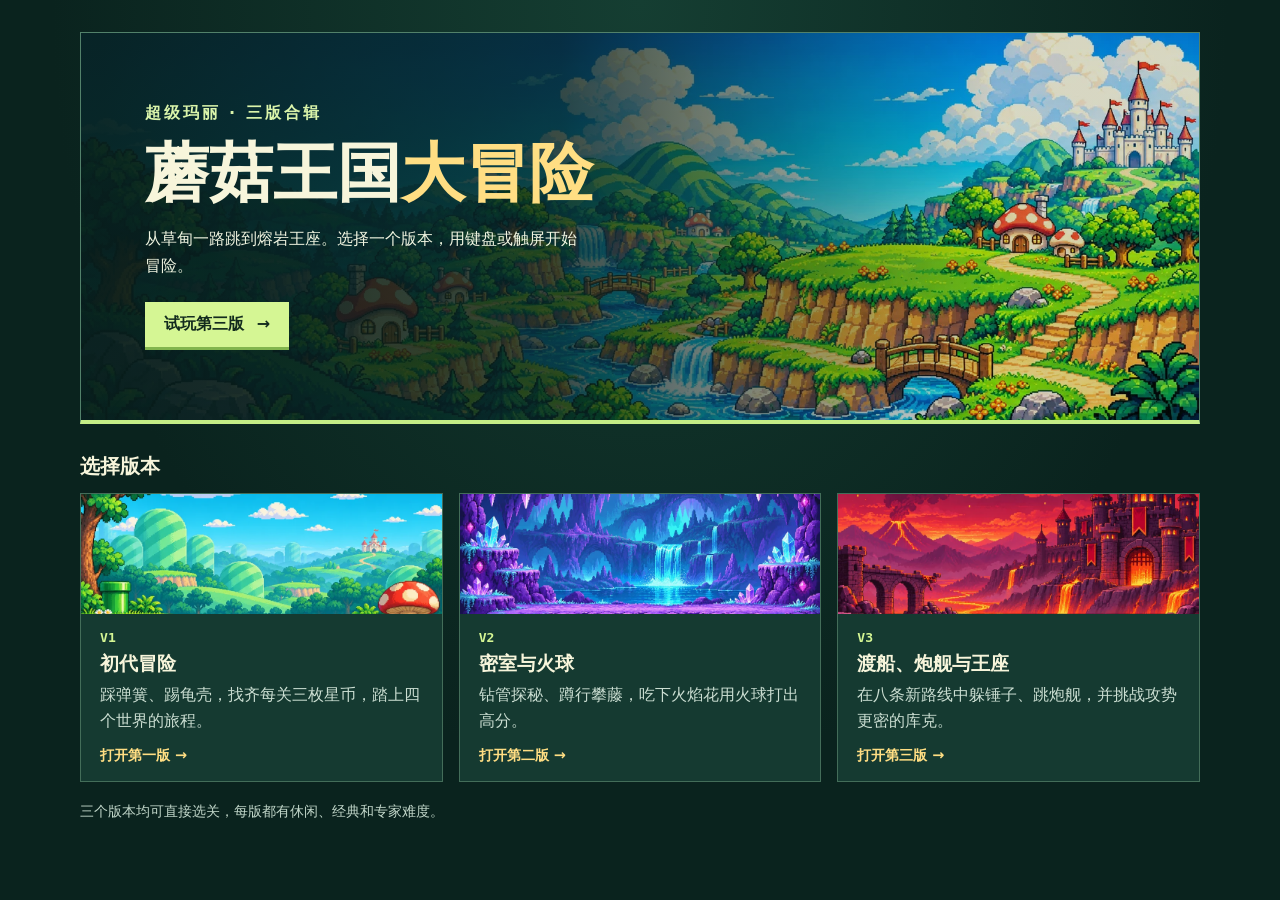
==== index.html @ 72ae98ea "Archive all three Mushroom Arcade versions" ====
<!doctype html>
<html lang="zh-CN">
<head>
  <meta charset="utf-8">
  <meta name="viewport" content="width=device-width, initial-scale=1">
  <meta name="theme-color" content="#0a231e">
  <meta name="description" content="《超级玛丽 · 蘑菇王国大冒险》三版合辑。选择初代、管道密室或炮舰冒险，直接在浏览器游玩。">
  <title>蘑菇王国大冒险 · 三版合辑</title>
  <link rel="stylesheet" href="./style.css">
</head>
<body>
  <main class="shell">
    <header class="hero">
      <p class="eyebrow">超级玛丽 · 三版合辑</p>
      <h1>蘑菇王国<span>大冒险</span></h1>
      <p class="intro">从草甸一路跳到熔岩王座。选择一个版本，用键盘或触屏开始冒险。</p>
      <a class="start" href="./v3/index.html">试玩第三版 <span aria-hidden="true">→</span></a>
    </header>
    <section aria-labelledby="versions">
      <h2 id="versions">选择版本</h2>
      <div class="grid">
        <a class="card" href="./v1/index.html">
          <img src="./v1/assets/art/meadow.webp" alt="" width="960" height="540">
          <div class="card-copy">
            <span class="version">V1</span>
            <h3>初代冒险</h3>
            <p>踩弹簧、踢龟壳，找齐每关三枚星币，踏上四个世界的旅程。</p>
            <span class="action">打开第一版 <span aria-hidden="true">→</span></span>
          </div>
        </a>
        <a class="card" href="./v2/index.html">
          <img src="./v2/assets/art/cavern.webp" alt="" width="960" height="540">
          <div class="card-copy">
            <span class="version">V2</span>
            <h3>密室与火球</h3>
            <p>钻管探秘、蹲行攀藤，吃下火焰花用火球打出高分。</p>
            <span class="action">打开第二版 <span aria-hidden="true">→</span></span>
          </div>
        </a>
        <a class="card" href="./v3/index.html">
          <img src="./v3/assets/art/castle.webp" alt="" width="960" height="540">
          <div class="card-copy">
            <span class="version">V3</span>
            <h3>渡船、炮舰与王座</h3>
            <p>在八条新路线中躲锤子、跳炮舰，并挑战攻势更密的库克。</p>
            <span class="action">打开第三版 <span aria-hidden="true">→</span></span>
          </div>
        </a>
      </div>
    </section>
    <footer>三个版本均可直接选关，每版都有休闲、经典和专家难度。</footer>
  </main>
</body>
</html>
---- style.css ----
:root {
  color-scheme: dark;
  font-family: system-ui, "Microsoft YaHei", "PingFang SC", sans-serif;
  background: #0a231e;
  color: #f7f5db;
}

* { box-sizing: border-box; }
body {
  margin: 0;
  background: radial-gradient(ellipse at 50% 0, #153e32, #0a231e 65%);
}

.shell { width: min(1120px, 100% - 40px); margin: auto; padding: 32px 0 24px; }
.hero {
  min-height: 392px;
  display: grid;
  justify-items: start;
  align-content: center;
  padding: 38px clamp(24px, 5vw, 67px);
  border: 1px solid #52816a;
  border-bottom: 4px solid #c4ed86;
  background:
    linear-gradient(90deg, #081e1aed 2%, #081e1aca 43%, #081e1a28 82%),
    url("./v3/assets/art/cover.webp") center / cover;
}

.eyebrow { margin: 0 0 14px; font-weight: 750; letter-spacing: .18em; color: #daf4aa; }
h1 { margin: 0; font-size: clamp(2rem, 6vw, 4rem); line-height: 1.12; text-wrap: balance; }
h1 span { color: #ffde83; }
.intro { margin: 17px 0 23px; color: #f1f5e1; max-width: 27em; line-height: 1.65; }
.start {
  color: #132b1e;
  background: #d5f694;
  padding: 12px 19px;
  border-bottom: 3px solid #82b54e;
  text-decoration: none;
  font-weight: 800;
}
.start span { padding-inline-start: .45em; }
.start:hover { background: #ebffc4; }
h2 { font-size: 1.25rem; margin: 29px 0 13px; }
.grid { display: grid; grid-template-columns: repeat(3, minmax(0, 1fr)); gap: 16px; }
.card {
  display: flex;
  flex-direction: column;
  color: inherit;
  background: #153a31;
  border: 1px solid #436d59;
  text-decoration: none;
}
.card:hover { border-color: #d5f694; background: #1b463a; }
.card img { display: block; width: 100%; height: auto; aspect-ratio: 3 / 1; object-fit: cover; }
.card-copy { display: flex; flex-direction: column; flex: 1; padding: 16px 19px; }
.version { color: #d5f694; font: 750 .82rem ui-monospace, monospace; }
h3 { margin: 5px 0; font-size: 1.21rem; }
.card p { margin: 0 0 13px; color: #cbded2; line-height: 1.6; }
.action { color: #ffde83; margin-top: auto; font-size: .9rem; font-weight: 700; }
a:focus-visible { outline: 3px solid #ffde83; outline-offset: 4px; }
footer { margin-top: 20px; color: #c1d6c9; font-size: .9rem; }

@media (max-width: 670px) {
  .shell { width: calc(100% - 28px); padding-top: 14px; }
  .hero { min-height: 330px; background-position: center, 62% center; }
  .hero h1 span { display: block; }
  .grid { grid-template-columns: 1fr; }
  .card { display: grid; grid-template-columns: minmax(74px, 28%) 1fr; }
  .card img { height: 100%; aspect-ratio: auto; }
  .card-copy { padding: 12px 14px; }
}
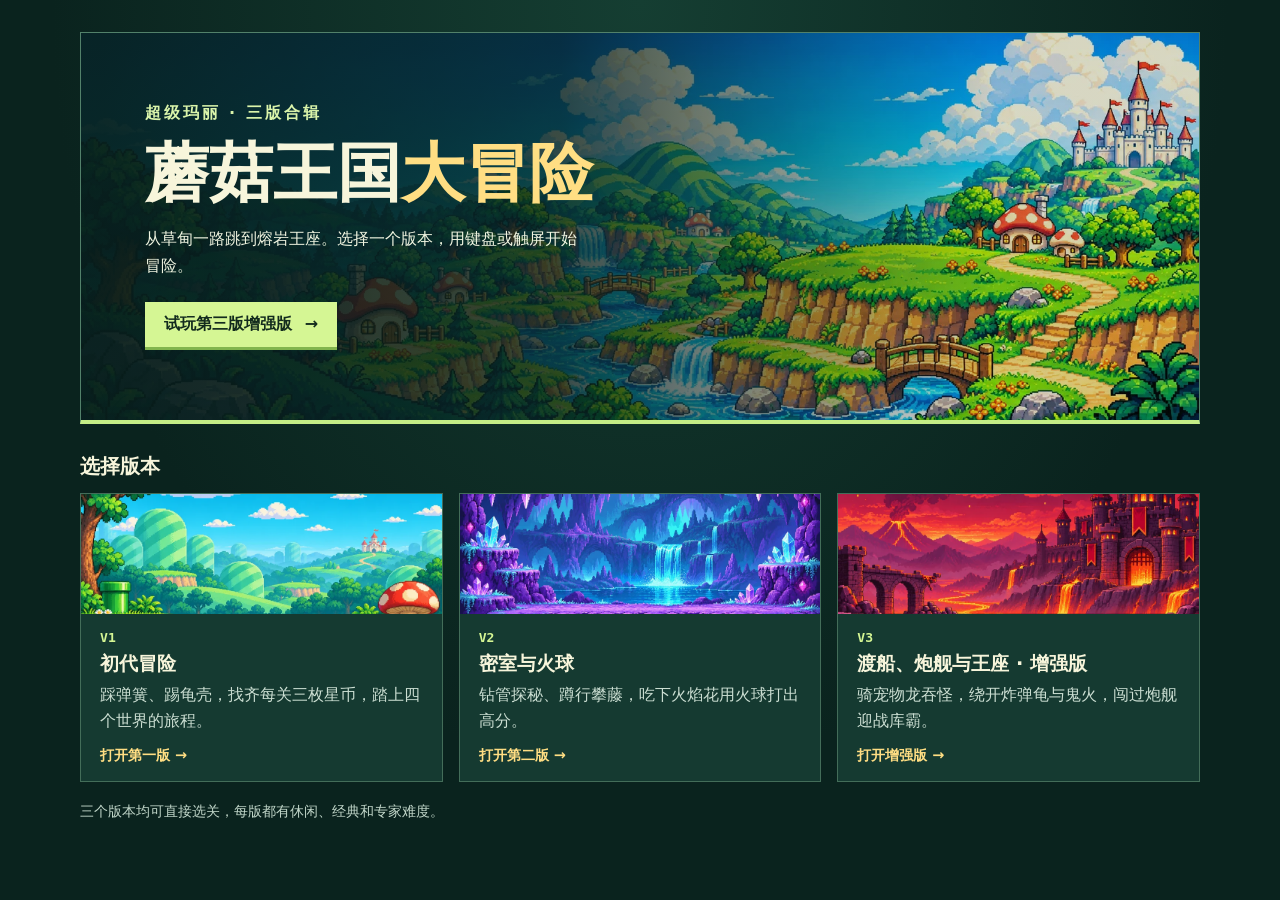
==== commit ab7ef64a: "Publish the V3 enhanced edition and correct the boss name" ====
--- a/index.html
+++ b/index.html
@@ -14,7 +14,7 @@
       <p class="eyebrow">超级玛丽 · 三版合辑</p>
       <h1>蘑菇王国<span>大冒险</span></h1>
       <p class="intro">从草甸一路跳到熔岩王座。选择一个版本，用键盘或触屏开始冒险。</p>
-      <a class="start" href="./v3/index.html">试玩第三版 <span aria-hidden="true">→</span></a>
+      <a class="start" href="./v3/index.html">试玩第三版增强版 <span aria-hidden="true">→</span></a>
     </header>
     <section aria-labelledby="versions">
       <h2 id="versions">选择版本</h2>
@@ -41,9 +41,9 @@
           <img src="./v3/assets/art/castle.webp" alt="" width="960" height="540">
           <div class="card-copy">
             <span class="version">V3</span>
-            <h3>渡船、炮舰与王座</h3>
-            <p>在八条新路线中躲锤子、跳炮舰，并挑战攻势更密的库克。</p>
-            <span class="action">打开第三版 <span aria-hidden="true">→</span></span>
+            <h3>渡船、炮舰与王座 · 增强版</h3>
+            <p>骑宠物龙吞怪，绕开炸弹龟与鬼火，闯过炮舰迎战库霸。</p>
+            <span class="action">打开增强版 <span aria-hidden="true">→</span></span>
           </div>
         </a>
       </div>
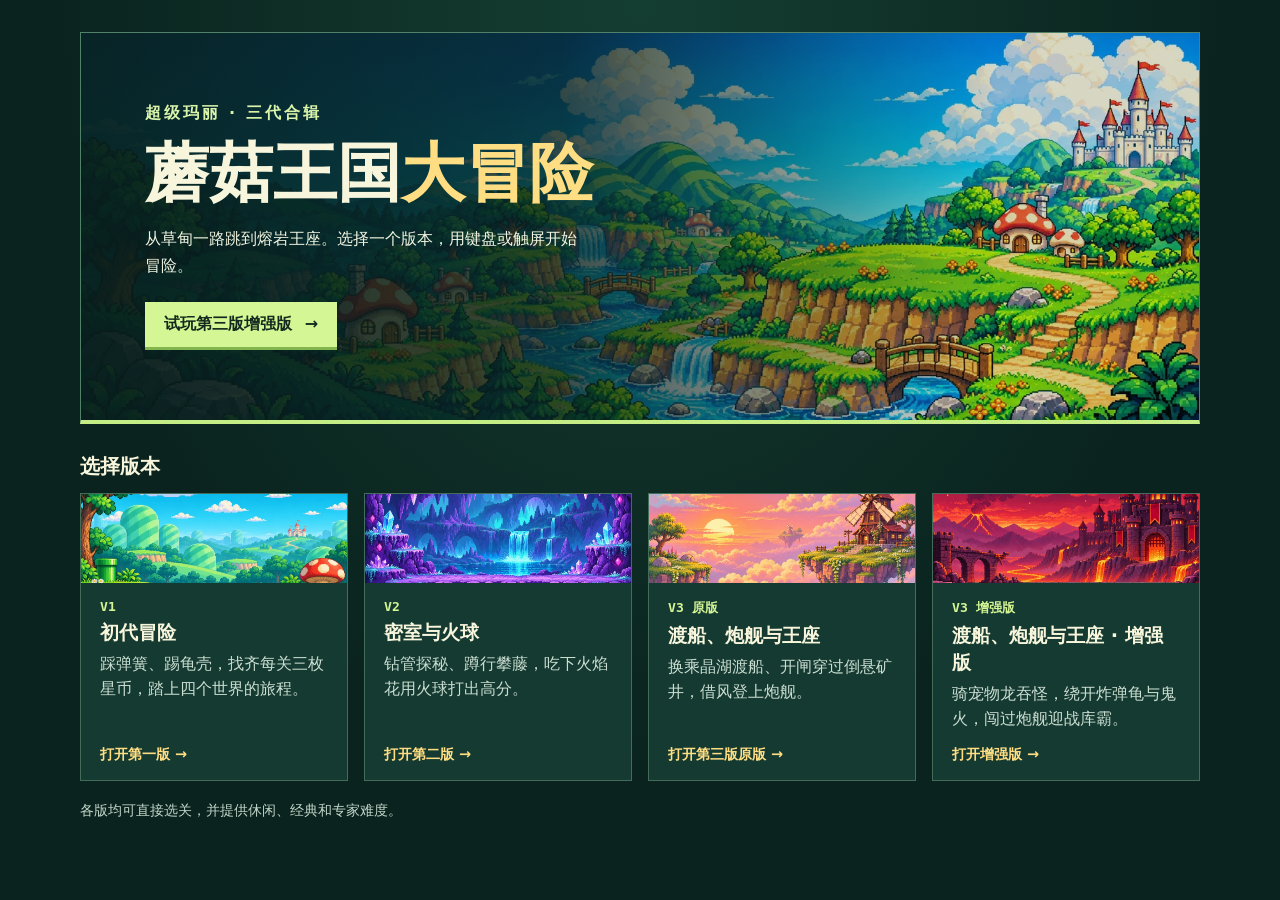
==== commit 12b4eb4a: "Publish the original V3 alongside the enhanced edition" ====
--- a/index.html
+++ b/index.html
@@ -4,14 +4,14 @@
   <meta charset="utf-8">
   <meta name="viewport" content="width=device-width, initial-scale=1">
   <meta name="theme-color" content="#0a231e">
-  <meta name="description" content="《超级玛丽 · 蘑菇王国大冒险》三版合辑。选择初代、管道密室或炮舰冒险，直接在浏览器游玩。">
-  <title>蘑菇王国大冒险 · 三版合辑</title>
+  <meta name="description" content="《超级玛丽 · 蘑菇王国大冒险》三代合辑。第一版、第二版、第三版原版和增强版均可在浏览器游玩。">
+  <title>蘑菇王国大冒险 · 三代合辑</title>
   <link rel="stylesheet" href="./style.css">
 </head>
 <body>
   <main class="shell">
     <header class="hero">
-      <p class="eyebrow">超级玛丽 · 三版合辑</p>
+      <p class="eyebrow">超级玛丽 · 三代合辑</p>
       <h1>蘑菇王国<span>大冒险</span></h1>
       <p class="intro">从草甸一路跳到熔岩王座。选择一个版本，用键盘或触屏开始冒险。</p>
       <a class="start" href="./v3/index.html">试玩第三版增强版 <span aria-hidden="true">→</span></a>
@@ -37,10 +37,19 @@
             <span class="action">打开第二版 <span aria-hidden="true">→</span></span>
           </div>
         </a>
+        <a class="card" href="./v3-original/index.html">
+          <img src="./v3-original/assets/art/sky.webp" alt="" width="960" height="540">
+          <div class="card-copy">
+            <span class="version">V3 原版</span>
+            <h3>渡船、炮舰与王座</h3>
+            <p>换乘晶湖渡船、开闸穿过倒悬矿井，借风登上炮舰。</p>
+            <span class="action">打开第三版原版 <span aria-hidden="true">→</span></span>
+          </div>
+        </a>
         <a class="card" href="./v3/index.html">
           <img src="./v3/assets/art/castle.webp" alt="" width="960" height="540">
           <div class="card-copy">
-            <span class="version">V3</span>
+            <span class="version">V3 增强版</span>
             <h3>渡船、炮舰与王座 · 增强版</h3>
             <p>骑宠物龙吞怪，绕开炸弹龟与鬼火，闯过炮舰迎战库霸。</p>
             <span class="action">打开增强版 <span aria-hidden="true">→</span></span>
@@ -48,7 +57,7 @@
         </a>
       </div>
     </section>
-    <footer>三个版本均可直接选关，每版都有休闲、经典和专家难度。</footer>
+    <footer>各版均可直接选关，并提供休闲、经典和专家难度。</footer>
   </main>
 </body>
 </html>
--- a/style.css
+++ b/style.css
@@ -40,7 +40,7 @@
 .start span { padding-inline-start: .45em; }
 .start:hover { background: #ebffc4; }
 h2 { font-size: 1.25rem; margin: 29px 0 13px; }
-.grid { display: grid; grid-template-columns: repeat(3, minmax(0, 1fr)); gap: 16px; }
+.grid { display: grid; grid-template-columns: repeat(4, minmax(0, 1fr)); gap: 16px; }
 .card {
   display: flex;
   flex-direction: column;
@@ -59,6 +59,10 @@
 a:focus-visible { outline: 3px solid #ffde83; outline-offset: 4px; }
 footer { margin-top: 20px; color: #c1d6c9; font-size: .9rem; }
 
+@media (max-width: 960px) {
+  .grid { grid-template-columns: repeat(2, minmax(0, 1fr)); }
+}
+
 @media (max-width: 670px) {
   .shell { width: calc(100% - 28px); padding-top: 14px; }
   .hero { min-height: 330px; background-position: center, 62% center; }
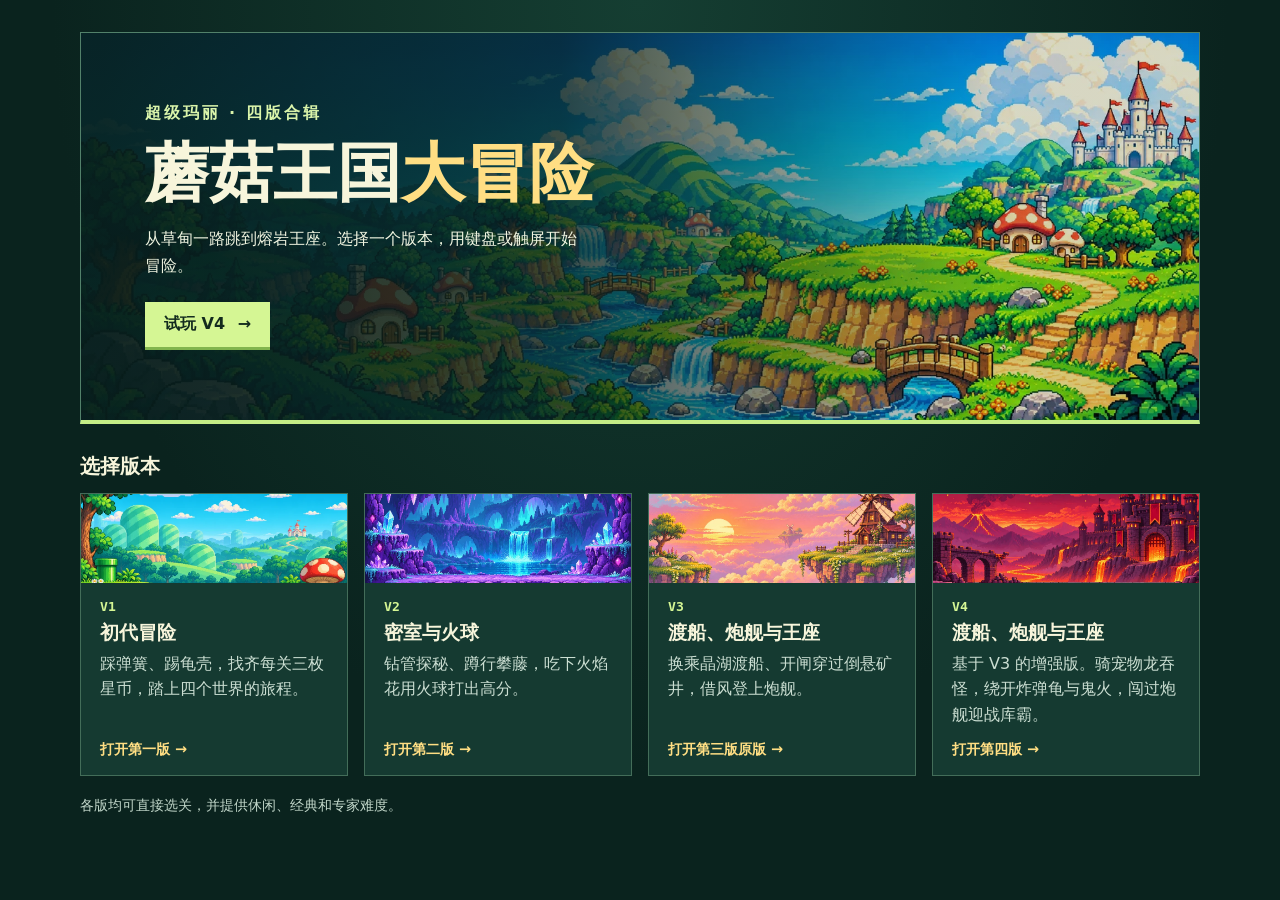
==== commit 91c01a4e: "Name the enhanced release V4" ====
--- a/index.html
+++ b/index.html
@@ -4,17 +4,17 @@
   <meta charset="utf-8">
   <meta name="viewport" content="width=device-width, initial-scale=1">
   <meta name="theme-color" content="#0a231e">
-  <meta name="description" content="《超级玛丽 · 蘑菇王国大冒险》三代合辑。第一版、第二版、第三版原版和增强版均可在浏览器游玩。">
-  <title>蘑菇王国大冒险 · 三代合辑</title>
+  <meta name="description" content="《超级玛丽 · 蘑菇王国大冒险》四版合辑。V1 至 V4 均可在线试玩，V4 基于 V3 增强。">
+  <title>蘑菇王国大冒险 · 四版合辑</title>
   <link rel="stylesheet" href="./style.css">
 </head>
 <body>
   <main class="shell">
     <header class="hero">
-      <p class="eyebrow">超级玛丽 · 三代合辑</p>
+      <p class="eyebrow">超级玛丽 · 四版合辑</p>
       <h1>蘑菇王国<span>大冒险</span></h1>
       <p class="intro">从草甸一路跳到熔岩王座。选择一个版本，用键盘或触屏开始冒险。</p>
-      <a class="start" href="./v3/index.html">试玩第三版增强版 <span aria-hidden="true">→</span></a>
+      <a class="start" href="./v3/index.html">试玩 V4 <span aria-hidden="true">→</span></a>
     </header>
     <section aria-labelledby="versions">
       <h2 id="versions">选择版本</h2>
@@ -40,7 +40,7 @@
         <a class="card" href="./v3-original/index.html">
           <img src="./v3-original/assets/art/sky.webp" alt="" width="960" height="540">
           <div class="card-copy">
-            <span class="version">V3 原版</span>
+            <span class="version">V3</span>
             <h3>渡船、炮舰与王座</h3>
             <p>换乘晶湖渡船、开闸穿过倒悬矿井，借风登上炮舰。</p>
             <span class="action">打开第三版原版 <span aria-hidden="true">→</span></span>
@@ -49,10 +49,10 @@
         <a class="card" href="./v3/index.html">
           <img src="./v3/assets/art/castle.webp" alt="" width="960" height="540">
           <div class="card-copy">
-            <span class="version">V3 增强版</span>
-            <h3>渡船、炮舰与王座 · 增强版</h3>
-            <p>骑宠物龙吞怪，绕开炸弹龟与鬼火，闯过炮舰迎战库霸。</p>
-            <span class="action">打开增强版 <span aria-hidden="true">→</span></span>
+            <span class="version">V4</span>
+            <h3>渡船、炮舰与王座</h3>
+            <p>基于 V3 的增强版。骑宠物龙吞怪，绕开炸弹龟与鬼火，闯过炮舰迎战库霸。</p>
+            <span class="action">打开第四版 <span aria-hidden="true">→</span></span>
           </div>
         </a>
       </div>
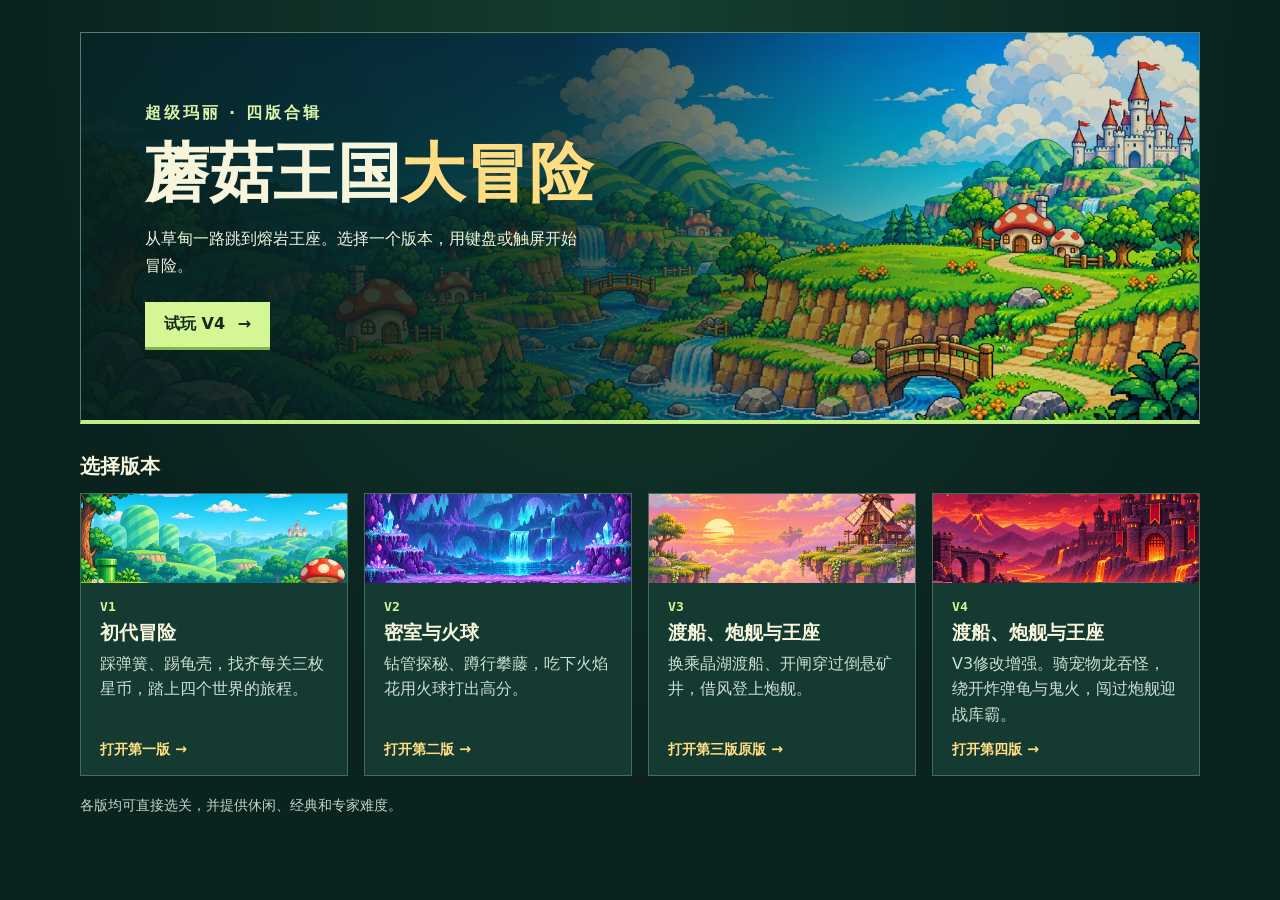
==== commit 517dd7d6: "Use the requested V4 edition note" ====
--- a/index.html
+++ b/index.html
@@ -4,7 +4,7 @@
   <meta charset="utf-8">
   <meta name="viewport" content="width=device-width, initial-scale=1">
   <meta name="theme-color" content="#0a231e">
-  <meta name="description" content="《超级玛丽 · 蘑菇王国大冒险》四版合辑。V1 至 V4 均可在线试玩，V4 基于 V3 增强。">
+  <meta name="description" content="《超级玛丽 · 蘑菇王国大冒险》四版合辑。V1 至 V4 均可在线试玩。V4（V3修改增强）。">
   <title>蘑菇王国大冒险 · 四版合辑</title>
   <link rel="stylesheet" href="./style.css">
 </head>
@@ -51,7 +51,7 @@
           <div class="card-copy">
             <span class="version">V4</span>
             <h3>渡船、炮舰与王座</h3>
-            <p>基于 V3 的增强版。骑宠物龙吞怪，绕开炸弹龟与鬼火，闯过炮舰迎战库霸。</p>
+            <p>V3修改增强。骑宠物龙吞怪，绕开炸弹龟与鬼火，闯过炮舰迎战库霸。</p>
             <span class="action">打开第四版 <span aria-hidden="true">→</span></span>
           </div>
         </a>
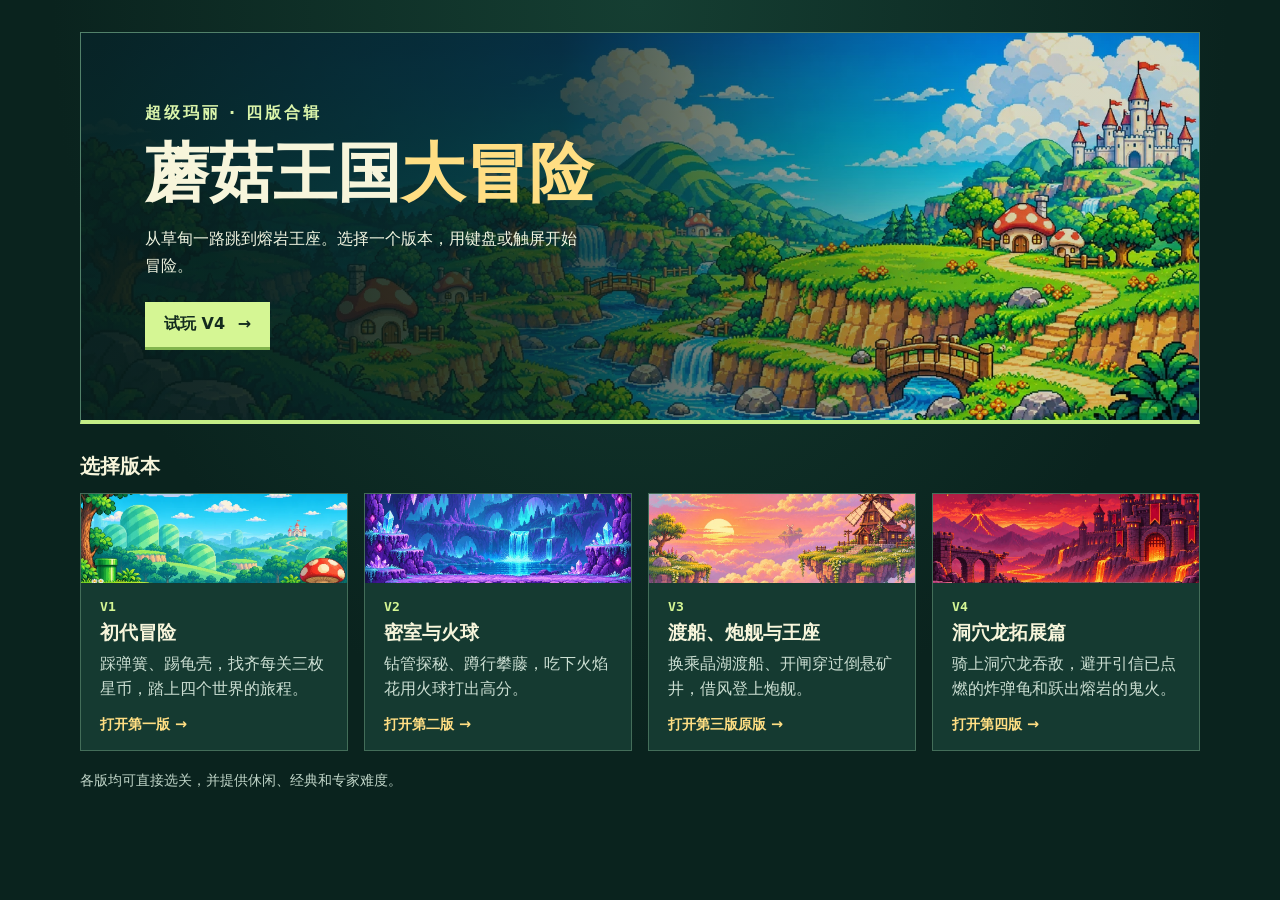
==== commit e021f686: "Give V4 its own Cave Dragon Expansion release" ====
--- a/index.html
+++ b/index.html
@@ -4,7 +4,7 @@
   <meta charset="utf-8">
   <meta name="viewport" content="width=device-width, initial-scale=1">
   <meta name="theme-color" content="#0a231e">
-  <meta name="description" content="《超级玛丽 · 蘑菇王国大冒险》四版合辑。V1 至 V4 均可在线试玩。V4（V3修改增强）。">
+  <meta name="description" content="《超级玛丽 · 蘑菇王国大冒险》四版合辑。V1 至 V4 均可在线试玩。V4 洞穴龙拓展篇加入骑龙吞敌、炸弹龟与鬼火。">
   <title>蘑菇王国大冒险 · 四版合辑</title>
   <link rel="stylesheet" href="./style.css">
 </head>
@@ -14,7 +14,7 @@
       <p class="eyebrow">超级玛丽 · 四版合辑</p>
       <h1>蘑菇王国<span>大冒险</span></h1>
       <p class="intro">从草甸一路跳到熔岩王座。选择一个版本，用键盘或触屏开始冒险。</p>
-      <a class="start" href="./v3/index.html">试玩 V4 <span aria-hidden="true">→</span></a>
+      <a class="start" href="./v4/index.html">试玩 V4 <span aria-hidden="true">→</span></a>
     </header>
     <section aria-labelledby="versions">
       <h2 id="versions">选择版本</h2>
@@ -46,12 +46,12 @@
             <span class="action">打开第三版原版 <span aria-hidden="true">→</span></span>
           </div>
         </a>
-        <a class="card" href="./v3/index.html">
-          <img src="./v3/assets/art/castle.webp" alt="" width="960" height="540">
+        <a class="card" href="./v4/index.html">
+          <img src="./v4/assets/art/castle.webp" alt="" width="960" height="540">
           <div class="card-copy">
             <span class="version">V4</span>
-            <h3>渡船、炮舰与王座</h3>
-            <p>V3修改增强。骑宠物龙吞怪，绕开炸弹龟与鬼火，闯过炮舰迎战库霸。</p>
+            <h3>洞穴龙拓展篇</h3>
+            <p>骑上洞穴龙吞敌，避开引信已点燃的炸弹龟和跃出熔岩的鬼火。</p>
             <span class="action">打开第四版 <span aria-hidden="true">→</span></span>
           </div>
         </a>
--- a/style.css
+++ b/style.css
@@ -22,7 +22,7 @@
   border-bottom: 4px solid #c4ed86;
   background:
     linear-gradient(90deg, #081e1aed 2%, #081e1aca 43%, #081e1a28 82%),
-    url("./v3/assets/art/cover.webp") center / cover;
+    url("./v4/assets/art/cover.webp") center / cover;
 }
 
 .eyebrow { margin: 0 0 14px; font-weight: 750; letter-spacing: .18em; color: #daf4aa; }
